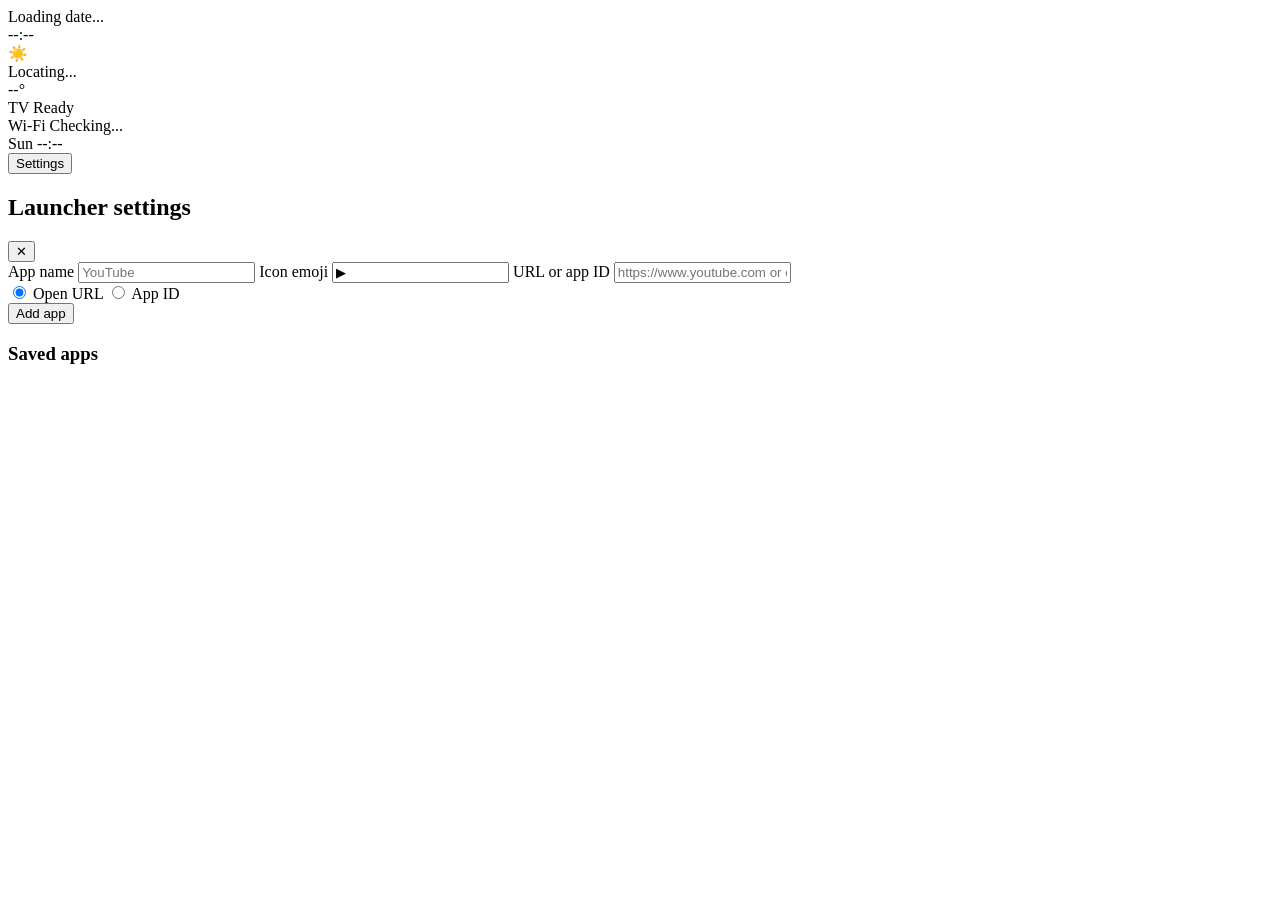
==== HomeframeApp/index.html @ 6c8778e6 "Add the Homeframe launcher app initial web UI for LG webOS-style home screen behavior." ====
<!DOCTYPE html>
<html lang="en">
  <head>
    <meta charset="UTF-8" />
    <meta name="viewport" content="width=device-width, initial-scale=1.0" />
    <title>Homeframe</title>
    <link rel="stylesheet" href="styles.css" />
  </head>
  <body>
    <div class="app-shell">
      <div class="top-bar">
        <div class="widget clock-widget">
          <div id="dateText" class="date-text">Loading date...</div>
          <div id="timeText" class="time-text">--:--</div>
        </div>

        <div class="widget weather-widget">
          <div id="weatherIcon" class="weather-icon">☀️</div>
          <div class="weather-meta">
            <div id="weatherLocation" class="weather-location">Locating...</div>
            <div id="weatherTemp" class="weather-temp">--°</div>
          </div>
        </div>
      </div>

      <main class="content">
        <section class="status-strip">
          <div class="status-item">
            <span class="status-label">TV</span>
            <span id="tvStatus">Ready</span>
          </div>
          <div class="status-item">
            <span class="status-label">Wi‑Fi</span>
            <span id="networkStatus">Checking...</span>
          </div>
          <div class="status-item">
            <span class="status-label">Sun</span>
            <span id="sunStatus">--:--</span>
          </div>
        </section>

        <section id="launcherGrid" class="launcher-grid" aria-label="App launcher"></section>
      </main>

      <button id="settingsToggle" class="settings-toggle" aria-label="Toggle settings">
        Settings
      </button>

      <aside id="settingsPanel" class="settings-panel hidden" aria-label="Homeframe settings">
        <div class="panel-header">
          <h2>Launcher settings</h2>
          <button id="closeSettings" class="ghost-button" aria-label="Close settings">✕</button>
        </div>

        <form id="addAppForm" class="add-app-form">
          <label>
            App name
            <input id="appName" name="appName" type="text" maxlength="24" placeholder="YouTube" required />
          </label>

          <label>
            Icon emoji
            <input id="appIcon" name="appIcon" type="text" maxlength="2" placeholder="▶" value="▶" />
          </label>

          <label>
            URL or app ID
            <input id="appTarget" name="appTarget" type="text" placeholder="https://www.youtube.com or com.youtube.tv" required />
          </label>

          <div class="form-row">
            <label class="checkbox-row">
              <input id="launchTypeUrl" type="radio" name="launchType" value="url" checked />
              <span>Open URL</span>
            </label>
            <label class="checkbox-row">
              <input id="launchTypeApp" type="radio" name="launchType" value="app" />
              <span>App ID</span>
            </label>
          </div>

          <button type="submit" class="primary-button">Add app</button>
        </form>

        <div class="app-list-wrap">
          <h3>Saved apps</h3>
          <div id="appList" class="app-list" aria-live="polite"></div>
        </div>
      </aside>
    </div>

    <script src="app.js"></script>
  </body>
</html>
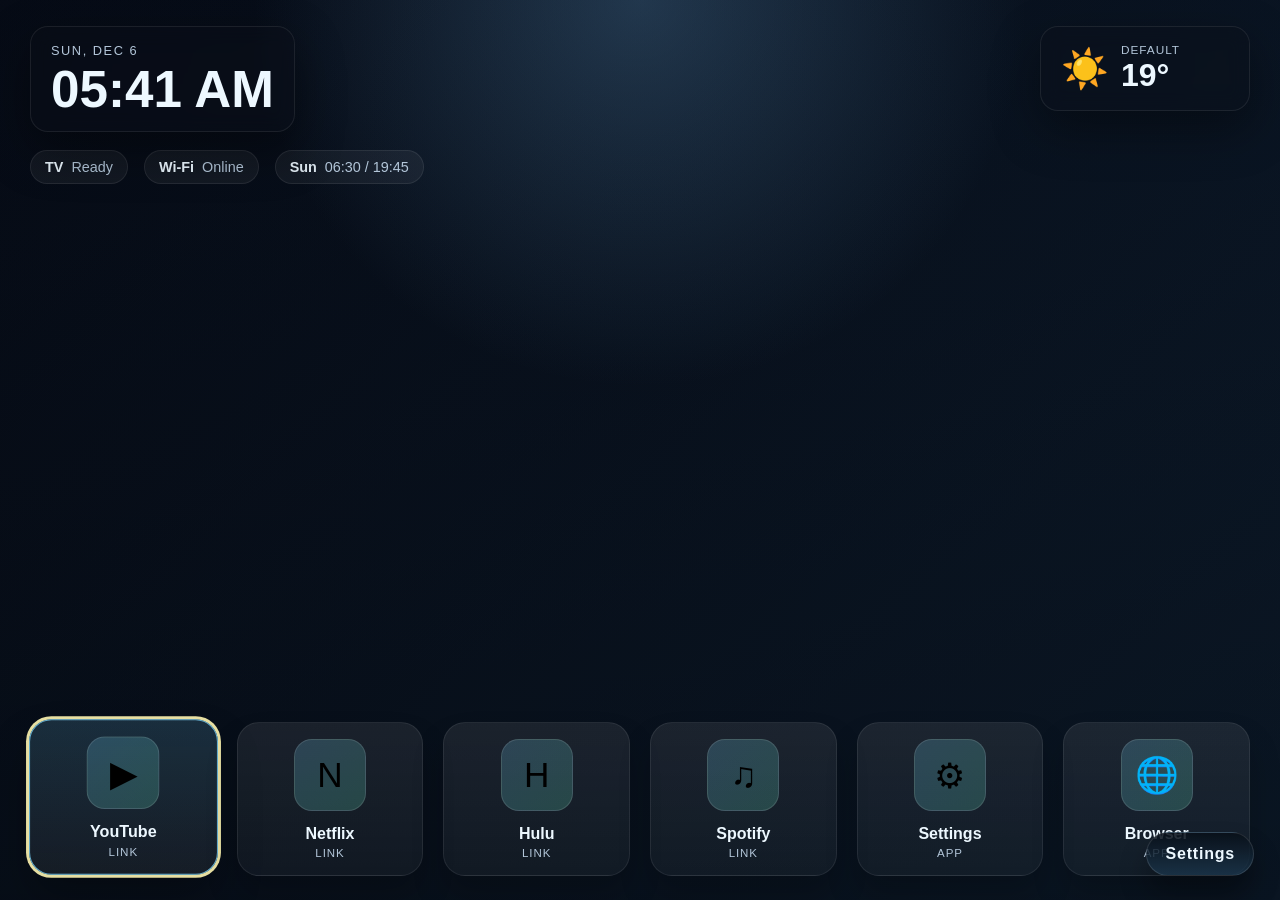
==== commit 07ebf37a: "Add the custom Homeframe launcher to the LGTVHOMESCREEn repo." ====
--- a/HomeframeApp/index.html
+++ b/HomeframeApp/index.html
@@ -14,8 +14,8 @@
           <div id="timeText" class="time-text">--:--</div>
         </div>
 
-        <div class="widget weather-widget">
-          <div id="weatherIcon" class="weather-icon">☀️</div>
+        <div class="widget weather-widget" aria-live="polite">
+          <div id="weatherIcon" class="weather-icon" aria-hidden="true">☀️</div>
           <div class="weather-meta">
             <div id="weatherLocation" class="weather-location">Locating...</div>
             <div id="weatherTemp" class="weather-temp">--°</div>
@@ -24,7 +24,7 @@
       </div>
 
       <main class="content">
-        <section class="status-strip">
+        <section class="status-strip" aria-label="Home details">
           <div class="status-item">
             <span class="status-label">TV</span>
             <span id="tvStatus">Ready</span>
--- a/HomeframeApp/styles.css
+++ b/HomeframeApp/styles.css
@@ -0,0 +1,413 @@
+* {
+  box-sizing: border-box;
+}
+
+:root {
+  --bg-1: #060b16;
+  --bg-2: #0d1c2d;
+  --panel: rgba(18, 31, 46, 0.78);
+  --panel-strong: rgba(7, 13, 20, 0.88);
+  --card: rgba(255, 255, 255, 0.08);
+  --card-hover: rgba(255, 255, 255, 0.14);
+  --accent: #7cd7ff;
+  --accent-2: #6df0c6;
+  --text: #edf8ff;
+  --muted: #b3c6d9;
+  --warning: #ffca6a;
+  --danger: #ff7b7b;
+  --shadow: rgba(0, 0, 0, 0.38);
+  --focus: #fff7b2;
+}
+
+html, body {
+  margin: 0;
+  width: 100%;
+  height: 100%;
+  background:
+    radial-gradient(circle at top, rgba(80, 127, 167, 0.4), transparent 35%),
+    linear-gradient(135deg, var(--bg-1), var(--bg-2));
+  color: var(--text);
+  font-family: "Segoe UI", Tahoma, sans-serif;
+  overflow: hidden;
+}
+
+body {
+  display: flex;
+  align-items: center;
+  justify-content: center;
+}
+
+button,
+input {
+  font: inherit;
+}
+
+.app-shell {
+  position: relative;
+  width: 100vw;
+  height: 100vh;
+  padding: 26px 30px 24px;
+  display: flex;
+  flex-direction: column;
+  gap: 18px;
+  background: linear-gradient(180deg, rgba(5, 10, 18, 0.1), rgba(0, 0, 0, 0.25));
+}
+
+.top-bar {
+  display: flex;
+  justify-content: space-between;
+  align-items: flex-start;
+  gap: 18px;
+}
+
+.widget {
+  background: rgba(13, 16, 24, 0.34);
+  border: 1px solid rgba(255, 255, 255, 0.08);
+  box-shadow: 0 18px 48px var(--shadow);
+  backdrop-filter: blur(10px);
+  border-radius: 18px;
+}
+
+.clock-widget {
+  padding: 16px 20px;
+  min-width: 200px;
+}
+
+.date-text {
+  color: var(--muted);
+  font-size: 0.8rem;
+  letter-spacing: 0.12em;
+  text-transform: uppercase;
+}
+
+.time-text {
+  margin-top: 6px;
+  font-size: clamp(2.2rem, 4vw, 4rem);
+  line-height: 1;
+  font-weight: 700;
+}
+
+.weather-widget {
+  display: flex;
+  align-items: center;
+  gap: 12px;
+  padding: 16px 20px;
+  min-width: 210px;
+}
+
+.weather-icon {
+  font-size: 2.4rem;
+}
+
+.weather-meta {
+  display: flex;
+  flex-direction: column;
+}
+
+.weather-location {
+  color: var(--muted);
+  font-size: 0.74rem;
+  letter-spacing: 0.08em;
+  text-transform: uppercase;
+}
+
+.weather-temp {
+  font-size: 2rem;
+  font-weight: 700;
+}
+
+.content {
+  flex: 1;
+  display: flex;
+  flex-direction: column;
+  justify-content: space-between;
+  gap: 18px;
+}
+
+.status-strip {
+  display: flex;
+  gap: 16px;
+  flex-wrap: wrap;
+  align-items: center;
+}
+
+.status-item {
+  display: inline-flex;
+  align-items: center;
+  gap: 8px;
+  background: rgba(255, 255, 255, 0.05);
+  border: 1px solid rgba(255, 255, 255, 0.08);
+  border-radius: 999px;
+  padding: 8px 14px;
+  color: var(--muted);
+  font-size: 0.9rem;
+}
+
+.status-label {
+  color: var(--text);
+  opacity: 0.9;
+  font-weight: 600;
+}
+
+.launcher-grid {
+  display: grid;
+  grid-template-columns: repeat(auto-fit, minmax(160px, 1fr));
+  gap: 20px;
+  align-content: center;
+  padding: 8px 0 0;
+}
+
+.app-tile {
+  position: relative;
+  display: flex;
+  flex-direction: column;
+  align-items: center;
+  justify-content: center;
+  min-height: 152px;
+  background: linear-gradient(180deg, rgba(255, 255, 255, 0.08), rgba(255, 255, 255, 0.04));
+  border: 1px solid rgba(255, 255, 255, 0.08);
+  border-radius: 22px;
+  padding: 16px 14px;
+  box-shadow: 0 20px 32px rgba(0, 0, 0, 0.2);
+  cursor: pointer;
+  transition: transform 150ms ease, border-color 150ms ease, background 150ms ease;
+  outline: none;
+}
+
+.app-tile:hover,
+.app-tile:focus-visible,
+.app-tile.active {
+  transform: translateY(-2px) scale(1.01);
+  border-color: rgba(124, 215, 255, 0.8);
+  background: linear-gradient(180deg, rgba(124, 215, 255, 0.16), rgba(255, 255, 255, 0.06));
+  box-shadow: 0 25px 42px rgba(0, 0, 0, 0.28);
+}
+
+.app-tile:focus-visible,
+.app-tile.active {
+  box-shadow: 0 0 0 3px rgba(255, 247, 178, 0.9), 0 25px 42px rgba(0, 0, 0, 0.28);
+}
+
+.app-icon {
+  width: 72px;
+  height: 72px;
+  display: grid;
+  place-items: center;
+  border-radius: 18px;
+  background: linear-gradient(135deg, rgba(124, 215, 255, 0.2), rgba(109, 240, 198, 0.2));
+  border: 1px solid rgba(255, 255, 255, 0.12);
+  font-size: 2.2rem;
+  margin-bottom: 14px;
+  user-select: none;
+}
+
+.app-name {
+  font-size: 1rem;
+  font-weight: 600;
+  text-align: center;
+  color: var(--text);
+}
+
+.app-subtitle {
+  margin-top: 4px;
+  font-size: 0.72rem;
+  color: var(--muted);
+  text-transform: uppercase;
+  letter-spacing: 0.08em;
+}
+
+.settings-toggle {
+  position: absolute;
+  right: 26px;
+  bottom: 24px;
+  padding: 12px 18px;
+  border: 1px solid rgba(255, 255, 255, 0.12);
+  border-radius: 999px;
+  background: linear-gradient(180deg, rgba(8, 15, 24, 0.88), rgba(27, 54, 76, 0.8));
+  color: var(--text);
+  font-weight: 600;
+  letter-spacing: 0.05em;
+  cursor: pointer;
+  box-shadow: 0 18px 28px rgba(0, 0, 0, 0.28);
+}
+
+.settings-toggle:focus-visible,
+.ghost-button:focus-visible,
+.primary-button:focus-visible,
+button:focus-visible,
+input:focus-visible {
+  box-shadow: 0 0 0 3px var(--focus);
+  outline: none;
+}
+
+.settings-panel {
+  position: absolute;
+  right: 22px;
+  bottom: 74px;
+  width: min(420px, calc(100vw - 48px));
+  background: rgba(9, 15, 24, 0.92);
+  border: 1px solid rgba(255, 255, 255, 0.12);
+  border-radius: 22px;
+  padding: 18px 18px 12px;
+  box-shadow: 0 34px 52px rgba(0, 0, 0, 0.42);
+  backdrop-filter: blur(14px);
+  transition: opacity 180ms ease, transform 180ms ease;
+}
+
+.settings-panel.hidden {
+  opacity: 0;
+  pointer-events: none;
+  transform: translateY(10px) scale(0.98);
+}
+
+.panel-header {
+  display: flex;
+  align-items: center;
+  justify-content: space-between;
+  margin-bottom: 12px;
+}
+
+.panel-header h2 {
+  margin: 0;
+  font-size: 1.2rem;
+}
+
+.ghost-button {
+  width: 32px;
+  height: 32px;
+  border-radius: 50%;
+  border: 1px solid rgba(255, 255, 255, 0.12);
+  background: transparent;
+  color: var(--text);
+  cursor: pointer;
+}
+
+.add-app-form {
+  display: flex;
+  flex-direction: column;
+  gap: 12px;
+  margin-bottom: 16px;
+  padding-bottom: 12px;
+  border-bottom: 1px solid rgba(255, 255, 255, 0.08);
+}
+
+.add-app-form label {
+  display: flex;
+  flex-direction: column;
+  gap: 6px;
+  color: var(--muted);
+  font-size: 0.84rem;
+}
+
+.add-app-form input {
+  background: rgba(255, 255, 255, 0.04);
+  border: 1px solid rgba(255, 255, 255, 0.08);
+  border-radius: 10px;
+  color: var(--text);
+  padding: 10px 12px;
+}
+
+.form-row {
+  display: flex;
+  gap: 16px;
+}
+
+.checkbox-row {
+  display: inline-flex !important;
+  flex-direction: row !important;
+  align-items: center;
+  gap: 8px;
+}
+
+.checkbox-row input {
+  width: 18px;
+  height: 18px;
+}
+
+.primary-button {
+  border: none;
+  border-radius: 12px;
+  padding: 10px 12px;
+  background: linear-gradient(135deg, var(--accent), var(--accent-2));
+  color: #062032;
+  font-weight: 700;
+  cursor: pointer;
+}
+
+.app-list-wrap {
+  max-height: 260px;
+  overflow: auto;
+}
+
+.app-list-wrap h3 {
+  margin: 0 0 8px;
+  font-size: 1rem;
+}
+
+.app-list {
+  display: flex;
+  flex-direction: column;
+  gap: 8px;
+}
+
+.saved-app {
+  display: flex;
+  align-items: center;
+  justify-content: space-between;
+  gap: 10px;
+  background: rgba(255, 255, 255, 0.04);
+  border: 1px solid rgba(255, 255, 255, 0.06);
+  border-radius: 12px;
+  padding: 10px 12px;
+}
+
+.saved-app-title {
+  display: flex;
+  align-items: center;
+  gap: 10px;
+  font-weight: 600;
+}
+
+.saved-app-icon {
+  width: 28px;
+  height: 28px;
+  display: grid;
+  place-items: center;
+  border-radius: 8px;
+  background: rgba(124, 215, 255, 0.12);
+}
+
+.remove-app {
+  border: 1px solid rgba(255, 123, 123, 0.38);
+  background: rgba(255, 123, 123, 0.08);
+  color: #ffd1d1;
+  border-radius: 8px;
+  padding: 7px 10px;
+  cursor: pointer;
+}
+
+@media (max-width: 700px) {
+  .app-shell {
+    padding: 18px 18px 22px;
+  }
+
+  .top-bar {
+    flex-direction: column;
+    align-items: stretch;
+  }
+
+  .clock-widget,
+  .weather-widget {
+    width: 100%;
+  }
+
+  .launcher-grid {
+    grid-template-columns: repeat(2, minmax(120px, 1fr));
+  }
+
+  .settings-panel {
+    right: 12px;
+    bottom: 64px;
+    width: calc(100vw - 24px);
+  }
+}
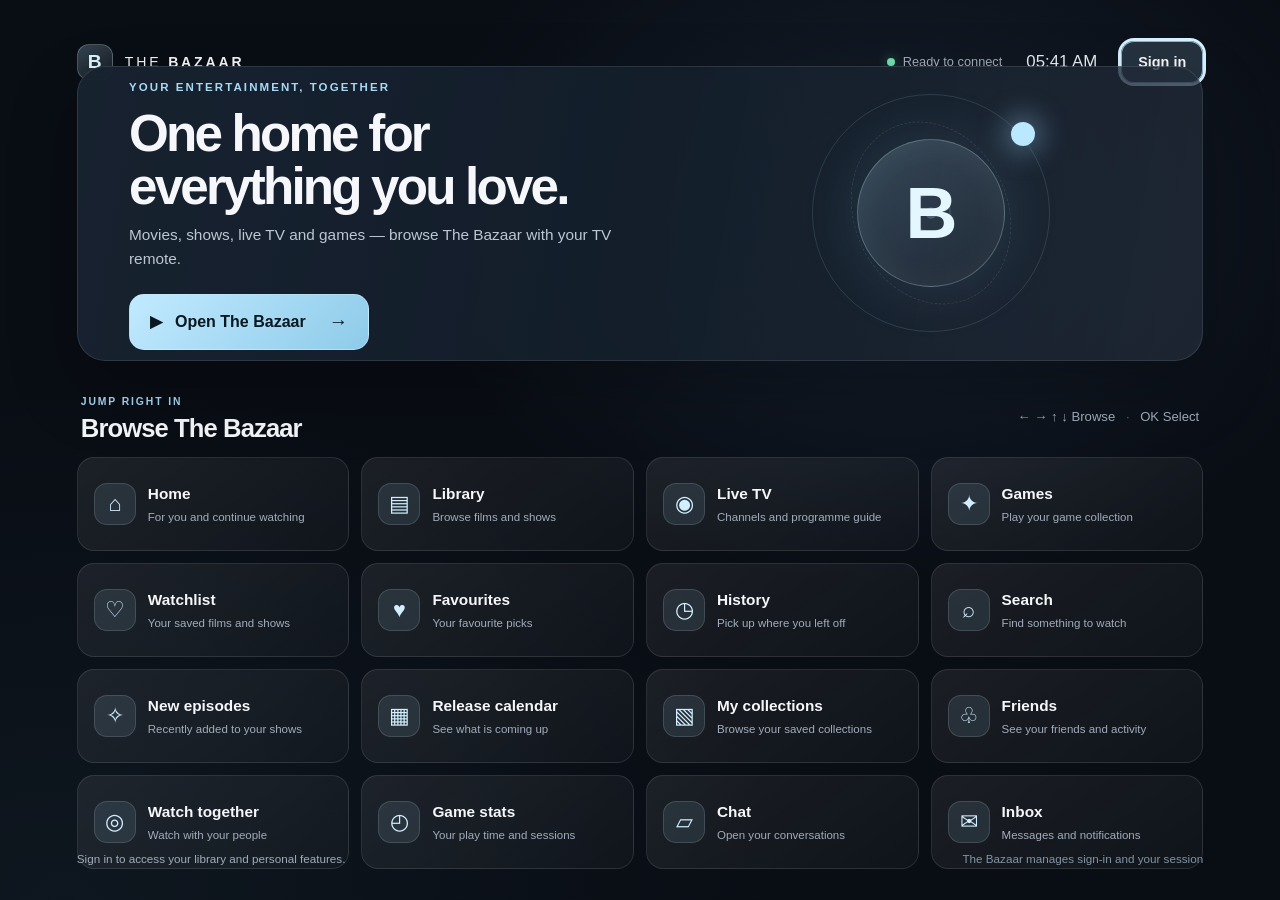
==== commit d2b09222: "Publish Bazaar webOS client 3.2.1 Co-authored-by: Copilot App <223556219+Copilot@users.noreply.githu" ====
--- a/HomeframeApp/index.html
+++ b/HomeframeApp/index.html
@@ -3,92 +3,62 @@
   <head>
     <meta charset="UTF-8" />
     <meta name="viewport" content="width=device-width, initial-scale=1.0" />
-    <title>Homeframe</title>
+    <meta name="theme-color" content="#090d14" />
+    <title>The Bazaar</title>
     <link rel="stylesheet" href="styles.css" />
   </head>
   <body>
     <div class="app-shell">
-      <div class="top-bar">
-        <div class="widget clock-widget">
-          <div id="dateText" class="date-text">Loading date...</div>
-          <div id="timeText" class="time-text">--:--</div>
+      <header class="topbar">
+        <a class="brand" href="http://thebazaar.duckdns.org:9999/?compat=on" aria-label="The Bazaar home">
+          <span class="brand-mark" aria-hidden="true">B</span>
+          <span>THE <strong>BAZAAR</strong></span>
+        </a>
+        <div class="header-meta">
+          <span id="connectionStatus" class="connection-status"><span class="status-dot"></span>Checking connection</span>
+          <time id="clock" class="clock">--:--</time>
+          <a id="openSignIn" class="sign-in-toggle" href="http://thebazaar.duckdns.org:9999/?compat=on&amp;view=login">Sign in</a>
         </div>
+      </header>
 
-        <div class="widget weather-widget" aria-live="polite">
-          <div id="weatherIcon" class="weather-icon" aria-hidden="true">☀️</div>
-          <div class="weather-meta">
-            <div id="weatherLocation" class="weather-location">Locating...</div>
-            <div id="weatherTemp" class="weather-temp">--°</div>
+      <main>
+        <section class="hero" aria-labelledby="heroTitle">
+          <div class="hero-copy">
+            <span class="eyebrow">YOUR ENTERTAINMENT, TOGETHER</span>
+            <h1 id="heroTitle">One home for<br />everything you love.</h1>
+            <p>Movies, shows, live TV and games — browse The Bazaar with your TV remote.</p>
+            <button id="openBazaar" class="primary-action" type="button">
+              <span aria-hidden="true">▶</span>
+              Open The Bazaar
+              <span class="action-arrow" aria-hidden="true">→</span>
+            </button>
           </div>
-        </div>
-      </div>
-
-      <main class="content">
-        <section class="status-strip" aria-label="Home details">
-          <div class="status-item">
-            <span class="status-label">TV</span>
-            <span id="tvStatus">Ready</span>
-          </div>
-          <div class="status-item">
-            <span class="status-label">Wi‑Fi</span>
-            <span id="networkStatus">Checking...</span>
-          </div>
-          <div class="status-item">
-            <span class="status-label">Sun</span>
-            <span id="sunStatus">--:--</span>
+          <div class="hero-art" aria-hidden="true">
+            <div class="art-orbit orbit-one"></div>
+            <div class="art-orbit orbit-two"></div>
+            <div class="art-disc"><span>B</span></div>
+            <div class="art-glow"></div>
           </div>
         </section>
 
-        <section id="launcherGrid" class="launcher-grid" aria-label="App launcher"></section>
+        <section class="browse" aria-labelledby="browseTitle">
+          <div class="section-heading">
+            <div>
+              <span class="eyebrow">JUMP RIGHT IN</span>
+              <h2 id="browseTitle">Browse The Bazaar</h2>
+            </div>
+            <span class="remote-hint">← → ↑ ↓ Browse <span>·</span> OK Select</span>
+          </div>
+          <div id="destinationGrid" class="destination-grid" aria-label="Bazaar destinations"></div>
+        </section>
       </main>
 
-      <button id="settingsToggle" class="settings-toggle" aria-label="Toggle settings">
-        Settings
-      </button>
-
-      <aside id="settingsPanel" class="settings-panel hidden" aria-label="Homeframe settings">
-        <div class="panel-header">
-          <h2>Launcher settings</h2>
-          <button id="closeSettings" class="ghost-button" aria-label="Close settings">✕</button>
-        </div>
-
-        <form id="addAppForm" class="add-app-form">
-          <label>
-            App name
-            <input id="appName" name="appName" type="text" maxlength="24" placeholder="YouTube" required />
-          </label>
-
-          <label>
-            Icon emoji
-            <input id="appIcon" name="appIcon" type="text" maxlength="2" placeholder="▶" value="▶" />
-          </label>
-
-          <label>
-            URL or app ID
-            <input id="appTarget" name="appTarget" type="text" placeholder="https://www.youtube.com or com.youtube.tv" required />
-          </label>
-
-          <div class="form-row">
-            <label class="checkbox-row">
-              <input id="launchTypeUrl" type="radio" name="launchType" value="url" checked />
-              <span>Open URL</span>
-            </label>
-            <label class="checkbox-row">
-              <input id="launchTypeApp" type="radio" name="launchType" value="app" />
-              <span>App ID</span>
-            </label>
-          </div>
-
-          <button type="submit" class="primary-button">Add app</button>
-        </form>
-
-        <div class="app-list-wrap">
-          <h3>Saved apps</h3>
-          <div id="appList" class="app-list" aria-live="polite"></div>
-        </div>
-      </aside>
+      <footer class="footer">
+        <span>Sign in to access your library and personal features.</span>
+        <span class="network-note">The Bazaar manages sign-in and your session</span>
+      </footer>
+      <div id="launchStatus" class="launch-status" role="status" aria-live="polite"></div>
     </div>
-
     <script src="app.js"></script>
   </body>
 </html>
--- a/HomeframeApp/styles.css
+++ b/HomeframeApp/styles.css
@@ -3,411 +3,463 @@
 }
 
 :root {
-  --bg-1: #060b16;
-  --bg-2: #0d1c2d;
-  --panel: rgba(18, 31, 46, 0.78);
-  --panel-strong: rgba(7, 13, 20, 0.88);
-  --card: rgba(255, 255, 255, 0.08);
-  --card-hover: rgba(255, 255, 255, 0.14);
-  --accent: #7cd7ff;
-  --accent-2: #6df0c6;
-  --text: #edf8ff;
-  --muted: #b3c6d9;
-  --warning: #ffca6a;
-  --danger: #ff7b7b;
-  --shadow: rgba(0, 0, 0, 0.38);
-  --focus: #fff7b2;
-}
-
-html, body {
-  margin: 0;
+  color-scheme: dark;
+  --bg: #090d14;
+  --surface: rgba(255, 255, 255, 0.055);
+  --line: rgba(255, 255, 255, 0.1);
+  --text: #f6f7fa;
+  --muted: #a2acba;
+  --accent: #a7d9f5;
+  --focus: #d7f1ff;
+}
+
+html,
+body {
   width: 100%;
   height: 100%;
+  margin: 0;
+  overflow: hidden;
   background:
-    radial-gradient(circle at top, rgba(80, 127, 167, 0.4), transparent 35%),
-    linear-gradient(135deg, var(--bg-1), var(--bg-2));
+    radial-gradient(ellipse at 70% 24%, rgba(70, 105, 147, 0.2), transparent 38%),
+    radial-gradient(ellipse at 5% 100%, rgba(46, 85, 104, 0.13), transparent 42%),
+    var(--bg);
   color: var(--text);
   font-family: "Segoe UI", Tahoma, sans-serif;
-  overflow: hidden;
-}
-
-body {
+}
+
+button {
+  color: inherit;
+  font: inherit;
+}
+
+.app-shell {
   display: flex;
-  align-items: center;
-  justify-content: center;
-}
-
-button,
-input {
-  font: inherit;
-}
-
-.app-shell {
-  position: relative;
   width: 100vw;
   height: 100vh;
-  padding: 26px 30px 24px;
+  flex-direction: column;
+  padding: clamp(26px, 4.5vh, 54px) clamp(34px, 6vw, 100px) 24px;
+}
+
+.topbar,
+.brand,
+.header-meta,
+.section-heading,
+.footer {
   display: flex;
-  flex-direction: column;
-  gap: 18px;
-  background: linear-gradient(180deg, rgba(5, 10, 18, 0.1), rgba(0, 0, 0, 0.25));
-}
-
-.top-bar {
-  display: flex;
+  align-items: center;
+}
+
+.topbar,
+.section-heading,
+.footer {
   justify-content: space-between;
-  align-items: flex-start;
-  gap: 18px;
-}
-
-.widget {
-  background: rgba(13, 16, 24, 0.34);
-  border: 1px solid rgba(255, 255, 255, 0.08);
-  box-shadow: 0 18px 48px var(--shadow);
-  backdrop-filter: blur(10px);
-  border-radius: 18px;
-}
-
-.clock-widget {
-  padding: 16px 20px;
-  min-width: 200px;
-}
-
-.date-text {
+}
+
+.brand {
+  gap: 12px;
+  color: var(--text);
+  font-size: 0.88rem;
+  font-weight: 500;
+  letter-spacing: 0.2em;
+  text-decoration: none;
+}
+
+.brand strong {
+  font-weight: 750;
+}
+
+.brand-mark {
+  display: grid;
+  width: 36px;
+  height: 36px;
+  place-items: center;
+  border: 1px solid rgba(255, 255, 255, 0.22);
+  border-radius: 12px;
+  background: linear-gradient(145deg, rgba(167, 217, 245, 0.27), rgba(255, 255, 255, 0.06));
+  color: #d9f3ff;
+  font-size: 1.2rem;
+  font-weight: 700;
+  letter-spacing: 0;
+}
+
+.header-meta {
+  gap: 24px;
+}
+
+.sign-in-toggle {
+  display: inline-flex;
+  align-items: center;
+  min-height: 42px;
+  padding: 0 16px;
+  border: 1px solid var(--line);
+  border-radius: 13px;
+  outline: none;
+  background: rgba(255, 255, 255, 0.07);
+  color: var(--text);
+  cursor: pointer;
+  font-size: 0.9rem;
+  font-weight: 650;
+  text-decoration: none;
+}
+
+.sign-in-toggle:hover,
+.sign-in-toggle:focus-visible {
+  border-color: rgba(167, 217, 245, 0.8);
+  background: rgba(167, 217, 245, 0.16);
+  box-shadow: 0 0 0 3px var(--focus);
+}
+
+.connection-status {
+  display: inline-flex;
+  align-items: center;
+  gap: 8px;
   color: var(--muted);
   font-size: 0.8rem;
-  letter-spacing: 0.12em;
-  text-transform: uppercase;
-}
-
-.time-text {
-  margin-top: 6px;
-  font-size: clamp(2.2rem, 4vw, 4rem);
-  line-height: 1;
-  font-weight: 700;
-}
-
-.weather-widget {
+}
+
+.connection-status.offline {
+  color: #ffb5ad;
+}
+
+.status-dot {
+  width: 8px;
+  height: 8px;
+  border-radius: 50%;
+  background: #71dfad;
+  box-shadow: 0 0 12px rgba(113, 223, 173, 0.45);
+}
+
+.offline .status-dot {
+  background: #ff8177;
+  box-shadow: 0 0 12px rgba(255, 129, 119, 0.4);
+}
+
+.clock {
+  color: #e8edf3;
+  font-size: 1.05rem;
+  font-variant-numeric: tabular-nums;
+}
+
+main {
   display: flex;
-  align-items: center;
-  gap: 12px;
-  padding: 16px 20px;
-  min-width: 210px;
-}
-
-.weather-icon {
-  font-size: 2.4rem;
-}
-
-.weather-meta {
-  display: flex;
+  min-height: 0;
+  flex: 1;
   flex-direction: column;
-}
-
-.weather-location {
-  color: var(--muted);
-  font-size: 0.74rem;
-  letter-spacing: 0.08em;
-  text-transform: uppercase;
-}
-
-.weather-temp {
-  font-size: 2rem;
-  font-weight: 700;
-}
-
-.content {
-  flex: 1;
-  display: flex;
-  flex-direction: column;
-  justify-content: space-between;
-  gap: 18px;
-}
-
-.status-strip {
-  display: flex;
-  gap: 16px;
-  flex-wrap: wrap;
-  align-items: center;
-}
-
-.status-item {
-  display: inline-flex;
-  align-items: center;
-  gap: 8px;
-  background: rgba(255, 255, 255, 0.05);
-  border: 1px solid rgba(255, 255, 255, 0.08);
-  border-radius: 999px;
-  padding: 8px 14px;
-  color: var(--muted);
-  font-size: 0.9rem;
-}
-
-.status-label {
-  color: var(--text);
-  opacity: 0.9;
-  font-weight: 600;
-}
-
-.launcher-grid {
-  display: grid;
-  grid-template-columns: repeat(auto-fit, minmax(160px, 1fr));
-  gap: 20px;
-  align-content: center;
-  padding: 8px 0 0;
-}
-
-.app-tile {
+  justify-content: center;
+}
+
+.hero {
   position: relative;
   display: flex;
-  flex-direction: column;
-  align-items: center;
-  justify-content: center;
-  min-height: 152px;
-  background: linear-gradient(180deg, rgba(255, 255, 255, 0.08), rgba(255, 255, 255, 0.04));
-  border: 1px solid rgba(255, 255, 255, 0.08);
-  border-radius: 22px;
-  padding: 16px 14px;
-  box-shadow: 0 20px 32px rgba(0, 0, 0, 0.2);
+  min-height: 295px;
+  align-items: center;
+  justify-content: space-between;
+  overflow: hidden;
+  margin: 20px 0 30px;
+  padding: 28px clamp(26px, 4vw, 60px);
+  border: 1px solid var(--line);
+  border-radius: 28px;
+  background:
+    linear-gradient(100deg, rgba(23, 34, 48, 0.96) 0%, rgba(19, 30, 43, 0.92) 50%, rgba(30, 39, 53, 0.72) 100%),
+    var(--surface);
+  box-shadow: 0 28px 70px rgba(0, 0, 0, 0.22);
+}
+
+.hero-copy {
+  position: relative;
+  z-index: 1;
+  max-width: 660px;
+}
+
+.eyebrow {
+  color: var(--accent);
+  font-size: 0.72rem;
+  font-weight: 700;
+  letter-spacing: 0.18em;
+}
+
+h1 {
+  margin: 12px 0 10px;
+  font-size: clamp(2.4rem, 4vw, 4.15rem);
+  font-weight: 560;
+  letter-spacing: -0.055em;
+  line-height: 1.04;
+}
+
+.hero-copy p {
+  max-width: 520px;
+  margin: 0;
+  color: #bdc7d4;
+  font-size: clamp(0.95rem, 1.2vw, 1.12rem);
+  line-height: 1.55;
+}
+
+.primary-action {
+  display: inline-flex;
+  min-width: 240px;
+  min-height: 56px;
+  align-items: center;
+  gap: 13px;
+  margin-top: 23px;
+  padding: 0 20px;
+  border: 1px solid rgba(204, 237, 255, 0.5);
+  border-radius: 15px;
+  outline: none;
+  background: linear-gradient(135deg, #c1eaff, #8ecbe9);
+  color: #0b1721;
   cursor: pointer;
-  transition: transform 150ms ease, border-color 150ms ease, background 150ms ease;
-  outline: none;
-}
-
-.app-tile:hover,
-.app-tile:focus-visible,
-.app-tile.active {
-  transform: translateY(-2px) scale(1.01);
-  border-color: rgba(124, 215, 255, 0.8);
-  background: linear-gradient(180deg, rgba(124, 215, 255, 0.16), rgba(255, 255, 255, 0.06));
-  box-shadow: 0 25px 42px rgba(0, 0, 0, 0.28);
-}
-
-.app-tile:focus-visible,
-.app-tile.active {
-  box-shadow: 0 0 0 3px rgba(255, 247, 178, 0.9), 0 25px 42px rgba(0, 0, 0, 0.28);
-}
-
-.app-icon {
-  width: 72px;
-  height: 72px;
+  font-size: 1rem;
+  font-weight: 700;
+  transition: transform 160ms ease, box-shadow 160ms ease;
+}
+
+.primary-action:hover,
+.primary-action:focus,
+.primary-action:focus-visible {
+  transform: translateY(-2px);
+  box-shadow: 0 0 0 4px rgba(215, 241, 255, 0.52), 0 12px 32px rgba(84, 168, 208, 0.22);
+}
+
+.action-arrow {
+  margin-left: auto;
+  font-size: 1.2rem;
+}
+
+.hero-art {
+  position: absolute;
+  top: 50%;
+  right: clamp(32px, 11vw, 180px);
+  width: 260px;
+  height: 260px;
+  transform: translateY(-50%);
+}
+
+.art-orbit {
+  position: absolute;
+  inset: 11px;
+  border: 1px solid rgba(205, 231, 245, 0.13);
+  border-radius: 50%;
+}
+
+.orbit-two {
+  inset: 36px;
+  border-style: dashed;
+  transform: rotate(-24deg) scaleX(0.82);
+}
+
+.art-disc {
+  position: absolute;
+  inset: 56px;
   display: grid;
   place-items: center;
-  border-radius: 18px;
-  background: linear-gradient(135deg, rgba(124, 215, 255, 0.2), rgba(109, 240, 198, 0.2));
-  border: 1px solid rgba(255, 255, 255, 0.12);
-  font-size: 2.2rem;
-  margin-bottom: 14px;
-  user-select: none;
-}
-
-.app-name {
-  font-size: 1rem;
-  font-weight: 600;
-  text-align: center;
+  border: 1px solid rgba(219, 242, 255, 0.28);
+  border-radius: 50%;
+  background:
+    radial-gradient(circle, rgba(198, 235, 255, 0.22) 0 5%, transparent 6% 17%, rgba(198, 235, 255, 0.1) 18% 19%, transparent 20%),
+    linear-gradient(145deg, rgba(165, 216, 243, 0.21), rgba(255, 255, 255, 0.025));
+  box-shadow: 0 0 60px rgba(150, 209, 239, 0.13), inset 0 0 35px rgba(255, 255, 255, 0.06);
+  color: #e4f7ff;
+  font-size: 4.5rem;
+  font-weight: 700;
+}
+
+.art-glow {
+  position: absolute;
+  top: 15%;
+  right: 10%;
+  width: 24px;
+  height: 24px;
+  border-radius: 50%;
+  background: #b9e8ff;
+  box-shadow: 0 0 27px 8px rgba(154, 214, 244, 0.35);
+}
+
+.browse {
+  margin-bottom: 9px;
+}
+
+.section-heading {
+  gap: 20px;
+  margin: 0 4px 14px;
+}
+
+.section-heading h2 {
+  margin: 5px 0 0;
+  font-size: clamp(1.35rem, 2vw, 1.85rem);
+  font-weight: 580;
+  letter-spacing: -0.035em;
+}
+
+.section-heading .eyebrow {
+  font-size: 0.65rem;
+}
+
+.remote-hint {
+  color: var(--muted);
+  font-size: 0.82rem;
+}
+
+.remote-hint span {
+  padding: 0 7px;
+  color: rgba(255, 255, 255, 0.35);
+}
+
+.destination-grid {
+  display: grid;
+  grid-template-columns: repeat(4, minmax(0, 1fr));
+  gap: 12px;
+}
+
+.destination-card {
+  display: grid;
+  min-height: 94px;
+  grid-template-columns: 42px minmax(0, 1fr);
+  grid-template-rows: auto auto;
+  align-content: center;
+  align-items: center;
+  column-gap: 12px;
+  padding: 12px 16px;
+  border: 1px solid var(--line);
+  border-radius: 17px;
+  outline: none;
+  background: linear-gradient(145deg, rgba(255, 255, 255, 0.075), rgba(255, 255, 255, 0.027));
+  cursor: pointer;
+  color: inherit;
+  text-align: left;
+  text-decoration: none;
+  transition: transform 150ms ease, border-color 150ms ease, background 150ms ease;
+}
+
+.destination-card:hover,
+.destination-card:focus,
+.destination-card:focus-visible {
+  transform: translateY(-3px);
+  border-color: rgba(167, 217, 245, 0.75);
+  background: linear-gradient(145deg, rgba(167, 217, 245, 0.16), rgba(255, 255, 255, 0.05));
+  box-shadow: 0 0 0 3px var(--focus), 0 14px 30px rgba(0, 0, 0, 0.27);
+}
+
+.destination-icon {
+  display: grid;
+  width: 42px;
+  height: 42px;
+  grid-row: 1 / span 2;
+  place-items: center;
+  border: 1px solid rgba(255, 255, 255, 0.13);
+  border-radius: 13px;
+  background: rgba(167, 217, 245, 0.11);
+  color: #d2efff;
+  font-size: 1.35rem;
+}
+
+.destination-title {
+  overflow: hidden;
+  font-size: 0.96rem;
+  font-weight: 650;
+  text-overflow: ellipsis;
+  white-space: nowrap;
+}
+
+.destination-description {
+  overflow: hidden;
+  margin-top: 4px;
+  color: var(--muted);
+  font-size: 0.72rem;
+  text-overflow: ellipsis;
+  white-space: nowrap;
+}
+
+.footer {
+  gap: 16px;
+  min-height: 35px;
+  color: var(--muted);
+  font-size: 0.73rem;
+}
+
+.network-note {
+  color: #8494a4;
+}
+
+.launch-status {
+  position: absolute;
+  right: clamp(24px, 5vw, 80px);
+  bottom: 52px;
+  left: clamp(24px, 5vw, 80px);
+  padding: 14px 18px;
+  border: 1px solid rgba(255, 255, 255, 0.13);
+  border-radius: 14px;
+  background: rgba(12, 19, 27, 0.97);
   color: var(--text);
-}
-
-.app-subtitle {
-  margin-top: 4px;
-  font-size: 0.72rem;
-  color: var(--muted);
-  text-transform: uppercase;
-  letter-spacing: 0.08em;
-}
-
-.settings-toggle {
-  position: absolute;
-  right: 26px;
-  bottom: 24px;
-  padding: 12px 18px;
-  border: 1px solid rgba(255, 255, 255, 0.12);
-  border-radius: 999px;
-  background: linear-gradient(180deg, rgba(8, 15, 24, 0.88), rgba(27, 54, 76, 0.8));
-  color: var(--text);
-  font-weight: 600;
-  letter-spacing: 0.05em;
-  cursor: pointer;
-  box-shadow: 0 18px 28px rgba(0, 0, 0, 0.28);
-}
-
-.settings-toggle:focus-visible,
-.ghost-button:focus-visible,
-.primary-button:focus-visible,
-button:focus-visible,
-input:focus-visible {
-  box-shadow: 0 0 0 3px var(--focus);
-  outline: none;
-}
-
-.settings-panel {
-  position: absolute;
-  right: 22px;
-  bottom: 74px;
-  width: min(420px, calc(100vw - 48px));
-  background: rgba(9, 15, 24, 0.92);
-  border: 1px solid rgba(255, 255, 255, 0.12);
-  border-radius: 22px;
-  padding: 18px 18px 12px;
-  box-shadow: 0 34px 52px rgba(0, 0, 0, 0.42);
-  backdrop-filter: blur(14px);
-  transition: opacity 180ms ease, transform 180ms ease;
-}
-
-.settings-panel.hidden {
   opacity: 0;
   pointer-events: none;
-  transform: translateY(10px) scale(0.98);
-}
-
-.panel-header {
-  display: flex;
-  align-items: center;
-  justify-content: space-between;
-  margin-bottom: 12px;
-}
-
-.panel-header h2 {
-  margin: 0;
-  font-size: 1.2rem;
-}
-
-.ghost-button {
-  width: 32px;
-  height: 32px;
-  border-radius: 50%;
-  border: 1px solid rgba(255, 255, 255, 0.12);
-  background: transparent;
-  color: var(--text);
-  cursor: pointer;
-}
-
-.add-app-form {
-  display: flex;
-  flex-direction: column;
-  gap: 12px;
-  margin-bottom: 16px;
-  padding-bottom: 12px;
-  border-bottom: 1px solid rgba(255, 255, 255, 0.08);
-}
-
-.add-app-form label {
-  display: flex;
-  flex-direction: column;
-  gap: 6px;
-  color: var(--muted);
-  font-size: 0.84rem;
-}
-
-.add-app-form input {
-  background: rgba(255, 255, 255, 0.04);
-  border: 1px solid rgba(255, 255, 255, 0.08);
-  border-radius: 10px;
-  color: var(--text);
-  padding: 10px 12px;
-}
-
-.form-row {
-  display: flex;
-  gap: 16px;
-}
-
-.checkbox-row {
-  display: inline-flex !important;
-  flex-direction: row !important;
-  align-items: center;
-  gap: 8px;
-}
-
-.checkbox-row input {
-  width: 18px;
-  height: 18px;
-}
-
-.primary-button {
-  border: none;
-  border-radius: 12px;
-  padding: 10px 12px;
-  background: linear-gradient(135deg, var(--accent), var(--accent-2));
-  color: #062032;
-  font-weight: 700;
-  cursor: pointer;
-}
-
-.app-list-wrap {
-  max-height: 260px;
-  overflow: auto;
-}
-
-.app-list-wrap h3 {
-  margin: 0 0 8px;
-  font-size: 1rem;
-}
-
-.app-list {
-  display: flex;
-  flex-direction: column;
-  gap: 8px;
-}
-
-.saved-app {
-  display: flex;
-  align-items: center;
-  justify-content: space-between;
-  gap: 10px;
-  background: rgba(255, 255, 255, 0.04);
-  border: 1px solid rgba(255, 255, 255, 0.06);
-  border-radius: 12px;
-  padding: 10px 12px;
-}
-
-.saved-app-title {
-  display: flex;
-  align-items: center;
-  gap: 10px;
-  font-weight: 600;
-}
-
-.saved-app-icon {
-  width: 28px;
-  height: 28px;
-  display: grid;
-  place-items: center;
-  border-radius: 8px;
-  background: rgba(124, 215, 255, 0.12);
-}
-
-.remove-app {
-  border: 1px solid rgba(255, 123, 123, 0.38);
-  background: rgba(255, 123, 123, 0.08);
-  color: #ffd1d1;
-  border-radius: 8px;
-  padding: 7px 10px;
-  cursor: pointer;
-}
-
-@media (max-width: 700px) {
+  transform: translateY(8px);
+  transition: opacity 150ms ease, transform 150ms ease;
+}
+
+.launch-status.visible {
+  opacity: 1;
+  transform: translateY(0);
+}
+
+@media (max-width: 900px) {
   .app-shell {
-    padding: 18px 18px 22px;
-  }
-
-  .top-bar {
-    flex-direction: column;
-    align-items: stretch;
-  }
-
-  .clock-widget,
-  .weather-widget {
-    width: 100%;
-  }
-
-  .launcher-grid {
-    grid-template-columns: repeat(2, minmax(120px, 1fr));
-  }
-
-  .settings-panel {
-    right: 12px;
-    bottom: 64px;
-    width: calc(100vw - 24px);
-  }
-}
+    padding-right: 28px;
+    padding-left: 28px;
+  }
+
+  .header-meta {
+    gap: 12px;
+  }
+
+  .hero-art {
+    right: 3vw;
+    opacity: 0.65;
+  }
+
+  .destination-grid {
+    gap: 9px;
+  }
+
+  .destination-card {
+    padding: 10px;
+  }
+}
+
+@media (max-height: 760px) {
+  .app-shell {
+    padding-top: 16px;
+    padding-bottom: 10px;
+  }
+
+  .hero {
+    min-height: 210px;
+    margin: 10px 0 14px;
+    padding: 20px 24px;
+  }
+
+  .hero-art {
+    transform: translateY(-50%) scale(0.68);
+  }
+
+  h1 {
+    margin: 8px 0;
+    font-size: clamp(2rem, 3.5vw, 3rem);
+  }
+
+  .primary-action {
+    min-height: 48px;
+    margin-top: 16px;
+  }
+
+  .section-heading {
+    margin-bottom: 8px;
+  }
+
+  .destination-grid {
+    gap: 7px;
+  }
+
+  .destination-card {
+    min-height: 70px;
+  }
+}
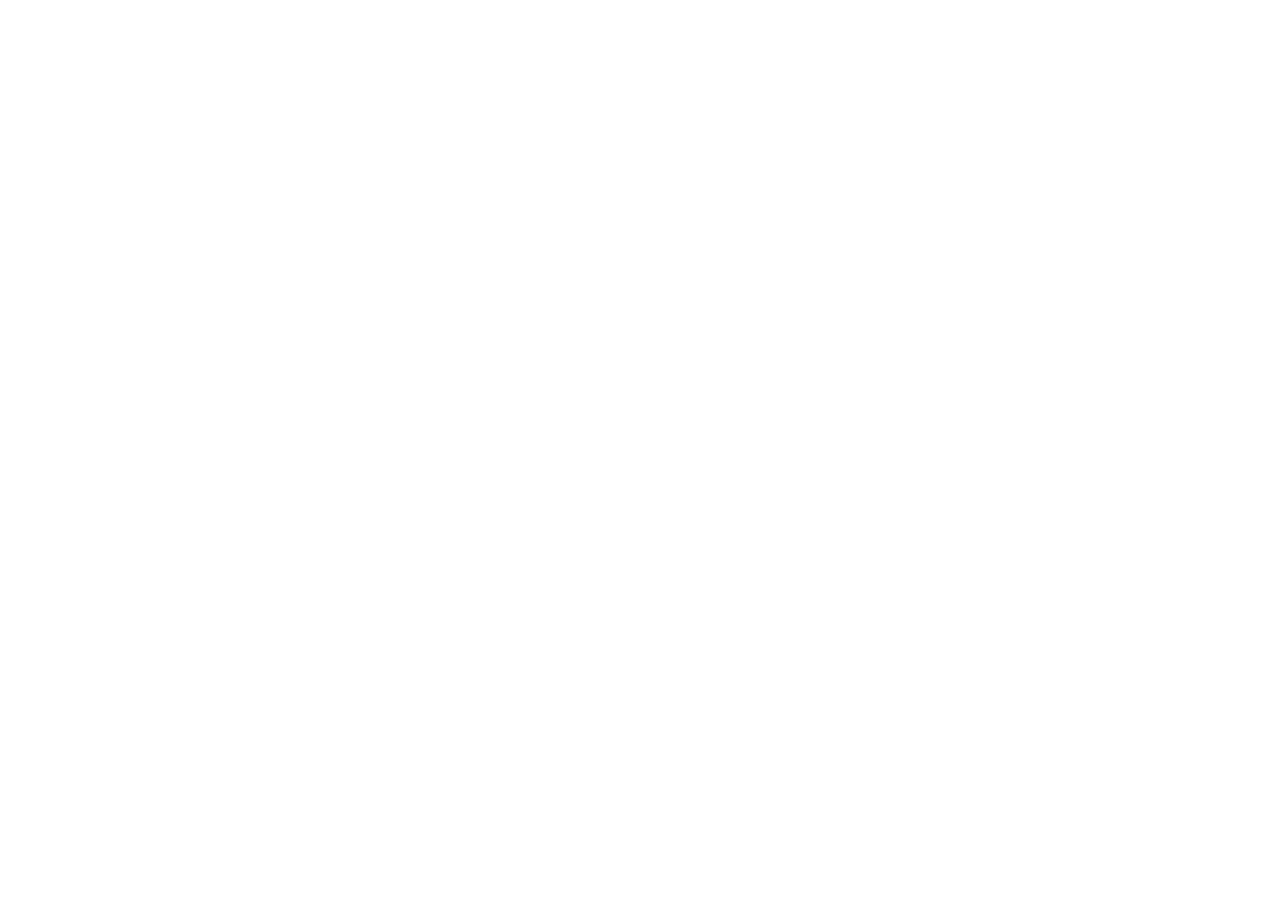
==== commit f9738fe9: "Open Bazaar homepage directly Co-authored-by: Copilot App <223556219+Copilot@users.noreply.github.co" ====
--- a/HomeframeApp/index.html
+++ b/HomeframeApp/index.html
@@ -1,64 +1,16 @@
-<!DOCTYPE html>
+<!doctype html>
 <html lang="en">
-  <head>
-    <meta charset="UTF-8" />
-    <meta name="viewport" content="width=device-width, initial-scale=1.0" />
-    <meta name="theme-color" content="#090d14" />
-    <title>The Bazaar</title>
-    <link rel="stylesheet" href="styles.css" />
-  </head>
-  <body>
-    <div class="app-shell">
-      <header class="topbar">
-        <a class="brand" href="http://thebazaar.duckdns.org:9999/?compat=on" aria-label="The Bazaar home">
-          <span class="brand-mark" aria-hidden="true">B</span>
-          <span>THE <strong>BAZAAR</strong></span>
-        </a>
-        <div class="header-meta">
-          <span id="connectionStatus" class="connection-status"><span class="status-dot"></span>Checking connection</span>
-          <time id="clock" class="clock">--:--</time>
-          <a id="openSignIn" class="sign-in-toggle" href="http://thebazaar.duckdns.org:9999/?compat=on&amp;view=login">Sign in</a>
-        </div>
-      </header>
-
-      <main>
-        <section class="hero" aria-labelledby="heroTitle">
-          <div class="hero-copy">
-            <span class="eyebrow">YOUR ENTERTAINMENT, TOGETHER</span>
-            <h1 id="heroTitle">One home for<br />everything you love.</h1>
-            <p>Movies, shows, live TV and games — browse The Bazaar with your TV remote.</p>
-            <button id="openBazaar" class="primary-action" type="button">
-              <span aria-hidden="true">▶</span>
-              Open The Bazaar
-              <span class="action-arrow" aria-hidden="true">→</span>
-            </button>
-          </div>
-          <div class="hero-art" aria-hidden="true">
-            <div class="art-orbit orbit-one"></div>
-            <div class="art-orbit orbit-two"></div>
-            <div class="art-disc"><span>B</span></div>
-            <div class="art-glow"></div>
-          </div>
-        </section>
-
-        <section class="browse" aria-labelledby="browseTitle">
-          <div class="section-heading">
-            <div>
-              <span class="eyebrow">JUMP RIGHT IN</span>
-              <h2 id="browseTitle">Browse The Bazaar</h2>
-            </div>
-            <span class="remote-hint">← → ↑ ↓ Browse <span>·</span> OK Select</span>
-          </div>
-          <div id="destinationGrid" class="destination-grid" aria-label="Bazaar destinations"></div>
-        </section>
-      </main>
-
-      <footer class="footer">
-        <span>Sign in to access your library and personal features.</span>
-        <span class="network-note">The Bazaar manages sign-in and your session</span>
-      </footer>
-      <div id="launchStatus" class="launch-status" role="status" aria-live="polite"></div>
-    </div>
-    <script src="app.js"></script>
-  </body>
+<head>
+  <meta charset="utf-8">
+  <meta name="viewport" content="width=device-width, initial-scale=1">
+  <meta http-equiv="refresh" content="0; url=http://thebazaar.duckdns.org:9999/">
+  <title>The Bazaar</title>
+  <script>
+    window.location.replace('http://thebazaar.duckdns.org:9999/');
+  </script>
+</head>
+<body>
+  <p>Opening The Bazaar…</p>
+  <p>If the page does not open automatically, <a href="http://thebazaar.duckdns.org:9999/">continue to The Bazaar</a>.</p>
+</body>
 </html>
